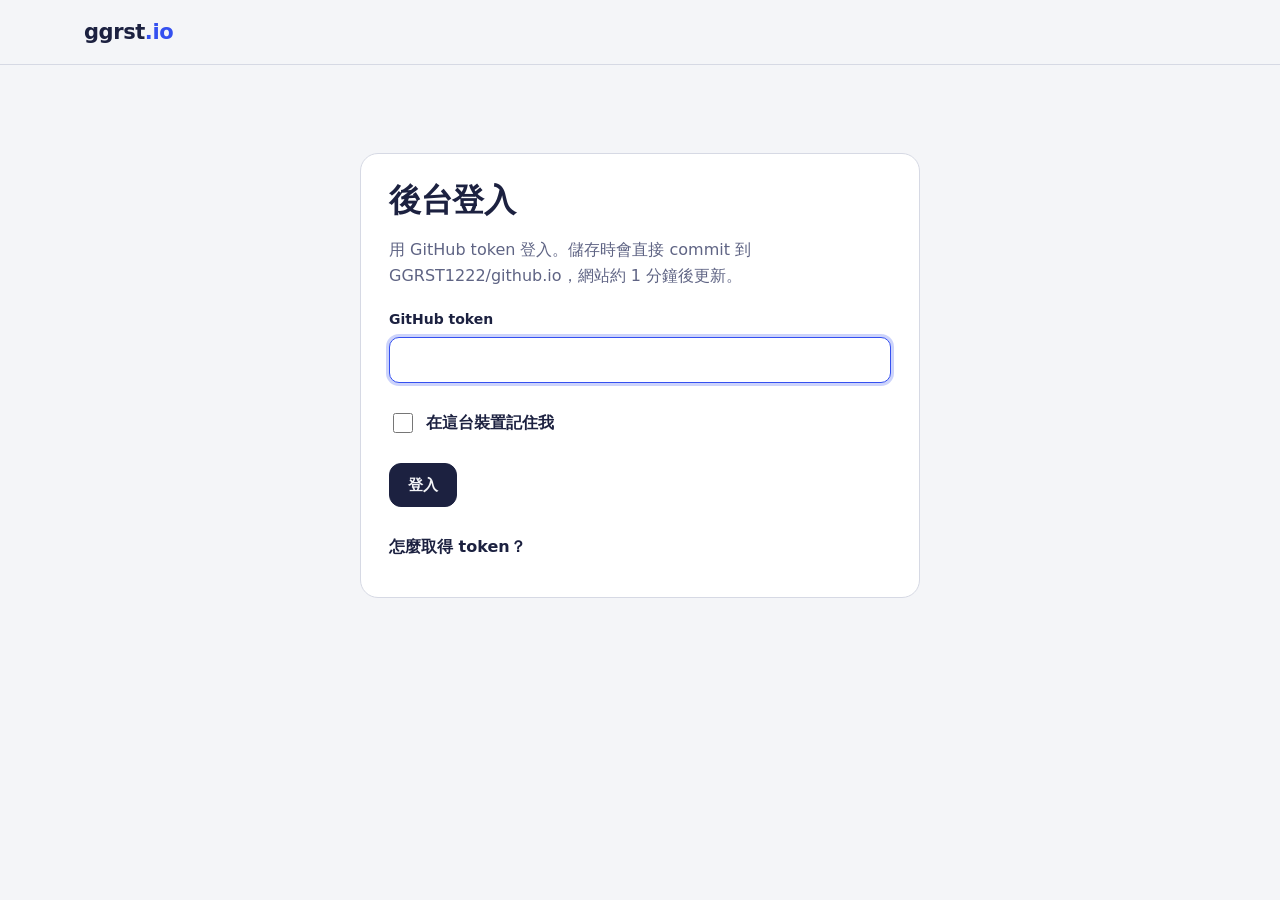
==== admin/index.html @ 28828ba6 "[version]: main [bugtrack id]: [priority]: P0 [problem]: live site showed placeholder content, game " ====
<!doctype html>
<html lang="zh-Hant">
<head>
<meta charset="utf-8">
<meta name="viewport" content="width=device-width, initial-scale=1">
<meta http-equiv="Content-Security-Policy" content="default-src 'none'; script-src 'self'; style-src 'self' 'unsafe-inline' https://fonts.googleapis.com; font-src https://fonts.gstatic.com; connect-src https://api.github.com; img-src 'self' data:; base-uri 'none'; form-action 'none'">
<meta name="referrer" content="no-referrer">
<meta name="robots" content="noindex, nofollow">
<title>後台 · ggrst.io</title>
<link rel="icon" href="../assets/favicon.svg" type="image/svg+xml">
<link rel="preconnect" href="https://fonts.googleapis.com">
<link rel="preconnect" href="https://fonts.gstatic.com" crossorigin>
<link href="https://fonts.googleapis.com/css2?family=Archivo:wdth,wght@62..125,400..900&family=Noto+Sans+TC:wght@400;500;700;900&display=swap" rel="stylesheet">
<link rel="stylesheet" href="../assets/site.css">
<style>
body{font-size:16px}
.admin{max-width:980px;margin:0 auto;padding:40px 24px 120px}
h1{font-size:32px;font-stretch:112%}
h2{font-size:22px}
.muted{color:var(--mute)}
.panel{background:var(--card);border:1px solid var(--line);border-radius:18px;padding:28px}
.login{max-width:560px;margin:48px auto 0}
.login ol{padding-left:1.3em;margin:12px 0 0}
.login li{margin:4px 0}
.login a{color:var(--cobalt);font-weight:600}
label.f{display:flex;flex-direction:column;gap:6px;font-weight:700;font-size:14px}
label.f .hint{font-weight:500;color:var(--mute)}
input[type=text],input[type=password],input[type=date],input[type=number],textarea,select{width:100%;min-height:44px;padding:9px 12px;border:1px solid var(--line);border-radius:10px;background:var(--card);font-size:16px;font-weight:500}
textarea{line-height:1.6;resize:vertical}
textarea.md{min-height:360px;font-family:ui-monospace,SFMono-Regular,Consolas,monospace;font-size:15px}
input:focus,textarea:focus,select:focus{border-color:var(--cobalt);outline:none;box-shadow:0 0 0 3px color-mix(in srgb,var(--cobalt) 25%,transparent)}
input[aria-invalid=true],textarea[aria-invalid=true]{border-color:var(--danger)}
.err{color:var(--danger);font-weight:600;font-size:14px;margin:0}
.err:empty{display:none}
.chk{display:flex;align-items:center;gap:10px;min-height:44px;font-weight:600}
.chk input{width:20px;height:20px;accent-color:var(--ink)}
.stack{display:flex;flex-direction:column;gap:18px}
.grid2{display:grid;grid-template-columns:minmax(0,1fr) minmax(0,1fr);gap:18px}
.bar{display:flex;flex-wrap:wrap;align-items:center;justify-content:space-between;gap:12px}
.acts{display:flex;flex-wrap:wrap;gap:10px}
.btn{min-height:44px;padding:0 18px;font-size:15px}
.btn-danger{border-color:var(--danger);color:var(--danger)}
.btn-danger:hover{background:var(--danger);color:#fff}
.btn-danger.armed{background:var(--danger);color:#fff}
.tabs{display:flex;gap:4px;padding:4px;background:var(--card);border:1px solid var(--line);border-radius:12px}
.tabs button{min-height:44px;padding:0 18px;border:0;background:none;border-radius:8px;font-weight:700;color:var(--mute)}
.tabs button[aria-selected=true]{background:var(--ink);color:var(--paper)}
.list{margin:0;padding:0;list-style:none;border-top:1.5px solid var(--ink)}
.list li{display:grid;grid-template-columns:minmax(0,1fr) auto;gap:8px 16px;align-items:center;padding:16px 0;border-bottom:1px solid var(--line)}
.list .t{font-weight:700;font-size:17px;overflow-wrap:anywhere}
.list .s{font-size:14px;color:var(--mute)}
.empty{padding:28px 0;color:var(--mute);border-bottom:1px solid var(--line);margin:0}
fieldset{border:1px solid var(--line);border-radius:14px;padding:18px;margin:0}
legend{font-weight:800;padding:0 6px}
.rows{display:flex;flex-direction:column;gap:10px}
.row{display:grid;gap:8px;align-items:center}
.row.ms{grid-template-columns:auto minmax(0,1fr) minmax(0,1fr) auto}
.row.co{grid-template-columns:minmax(0,1fr) minmax(0,1fr) 96px 96px auto}
.row .x{min-width:44px;min-height:44px;border:1px solid var(--line);border-radius:10px;background:var(--card);color:var(--mute);display:inline-flex;align-items:center;justify-content:center}
.row .x:hover{border-color:var(--danger);color:var(--danger)}
.row-head{display:grid;gap:8px;font-size:13px;font-weight:700;color:var(--mute)}
.towers{display:grid;grid-template-columns:repeat(auto-fill,minmax(180px,1fr));gap:10px}
.toast{position:fixed;left:50%;bottom:24px;transform:translateX(-50%);z-index:40;max-width:calc(100% - 32px);background:var(--ink);color:var(--paper);padding:14px 18px;border-radius:12px;font-weight:600;box-shadow:0 18px 40px -16px rgba(28,33,64,.6)}
.toast.bad{background:var(--danger)}
.toast a{color:var(--amber)}
@media (max-width:720px){
  .admin{padding:24px 16px 96px}
  .panel{padding:20px}
  .grid2{grid-template-columns:minmax(0,1fr)}
  .row.ms{grid-template-columns:auto minmax(0,1fr) auto;padding-bottom:10px;border-bottom:1px solid var(--line)}
  .row.ms .chk{grid-column:1;grid-row:1/3}
  .row.ms > input{grid-column:2}
  .row.ms .x{grid-column:3;grid-row:1/3}
  .row.co{grid-template-columns:minmax(0,1fr) minmax(0,1fr) auto;padding-bottom:10px;border-bottom:1px solid var(--line)}
  .row.co > input{grid-column:1/3}
  .row.co .x{grid-column:3;grid-row:1/4;align-self:start}
  .row.co .nl{position:static;width:auto;height:auto;clip:auto;font-size:13px;font-weight:700;color:var(--mute)}
  .row-head{display:none}
}
</style>
</head>
<body>
<header class="site-head">
<div class="wrap">
<a href="../" class="logo" aria-label="回到 ggrst.io 首頁">ggrst<span>.io</span></a>
<nav class="site-nav" aria-label="後台" id="topnav" hidden>
<a href="../" target="_blank" rel="noopener">看網站</a>
<button class="lang-btn" type="button" id="logout">登出</button>
</nav>
</div>
</header>
<main class="admin" id="app" aria-live="polite">
<noscript><p>後台需要 JavaScript。</p></noscript>
</main>
<div class="toast" id="toast" role="status" hidden></div>
<script src="admin.js"></script>
</body>
</html>
---- assets/site.css ----
/* ggrst.io shared tokens + chrome (used by index, post, admin) */
:root{
  --paper:#F4F5F8; --card:#FFFFFF; --ink:#1C2140; --cobalt:#3450F0; --amber:#FFB020;
  --mute:#5F6484; --line:#D6D9E4; --screen:#1C2140; --screen-2:#262C55; --on-screen:#E8EAF6; --on-screen-mute:#A4A9CE;
  --danger:#C42B3B;
  --sans:'Archivo','Noto Sans TC',system-ui,sans-serif;
  --hdr:68px;
}
*{box-sizing:border-box}
[hidden]{display:none!important}
html{scroll-behavior:smooth;scroll-padding-top:calc(var(--hdr) + 16px)}
@media (prefers-reduced-motion:reduce){html{scroll-behavior:auto}*,*::before,*::after{transition:none!important;animation:none!important}}
body{margin:0;background:var(--paper);color:var(--ink);font-family:var(--sans);font-size:17px;line-height:1.65;-webkit-font-smoothing:antialiased}
::selection{background:var(--amber);color:var(--ink)}
a{color:inherit;text-underline-offset:4px}
button,input,textarea,select{font:inherit;color:inherit}
button{cursor:pointer}
input,textarea{caret-color:var(--cobalt)}
:focus-visible{outline:3px solid var(--cobalt);outline-offset:3px;border-radius:6px}
.wrap{max-width:1160px;margin:0 auto;padding:0 24px}
h1,h2,h3{margin:0;font-weight:800;letter-spacing:-.01em;line-height:1.15;text-wrap:balance}
.num{font-variant-numeric:tabular-nums}
.sr{position:absolute;width:1px;height:1px;overflow:hidden;clip:rect(0 0 0 0);white-space:nowrap}
.skip{position:absolute;left:16px;top:-60px;z-index:30;background:var(--ink);color:var(--paper);padding:12px 16px;border-radius:8px;font-weight:700;text-decoration:none}
.skip:focus{top:12px}
main:focus{outline:none}

/* header */
.site-head{position:sticky;top:0;z-index:20;background:color-mix(in srgb,var(--paper) 90%,transparent);backdrop-filter:blur(10px);-webkit-backdrop-filter:blur(10px);border-bottom:1px solid var(--line)}
.site-head .wrap{display:flex;align-items:center;justify-content:space-between;gap:12px;min-height:64px}
.logo{text-decoration:none;font-weight:900;font-size:21px;font-stretch:125%;letter-spacing:-.02em;white-space:nowrap}
.logo span{color:var(--cobalt)}
.site-nav{display:flex;align-items:center;gap:2px}
.site-nav a{text-decoration:none;font-weight:600;font-size:15px;min-height:44px;display:inline-flex;align-items:center;padding:0 12px;border-radius:8px;color:var(--mute);white-space:nowrap}
.site-nav a:hover{color:var(--ink);background:var(--card)}
.lang-btn{margin-left:6px;min-height:44px;min-width:44px;padding:0 14px;border:1.5px solid var(--ink);border-radius:999px;background:transparent;font-weight:700;font-size:14px;white-space:nowrap}
.lang-btn:hover{background:var(--ink);color:var(--paper)}

/* buttons */
.btn{text-decoration:none;min-height:52px;padding:0 24px;display:inline-flex;align-items:center;justify-content:center;gap:10px;border-radius:12px;font-weight:700;font-size:16px;border:1.5px solid var(--ink);background:transparent}
.btn-solid{background:var(--ink);color:var(--paper)}
.btn-solid:hover{background:var(--cobalt);border-color:var(--cobalt)}
.btn-line:hover{background:var(--card)}
.btn[disabled]{opacity:.5;cursor:not-allowed}

.ico{width:1em;height:1em;flex:none;vertical-align:-.125em}

@media (max-width:640px){
  .wrap{padding:0 16px}
  .logo{font-size:19px}
  .site-nav a{padding:0 9px;font-size:14px}
  .lang-btn{padding:0 10px;margin-left:2px}
}
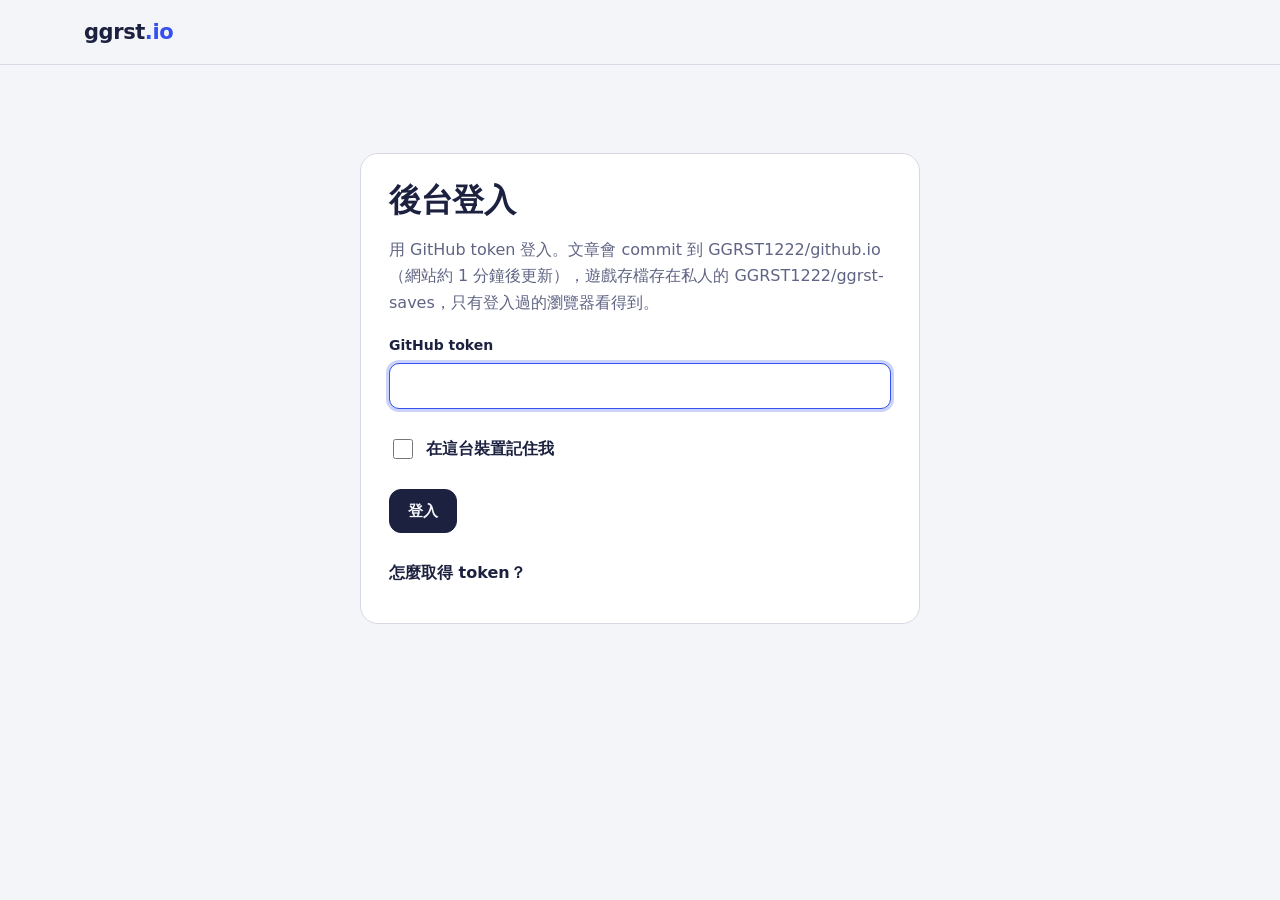
==== commit 5b226ca8: "[version]: main [bugtrack id]: [priority]: P2 [problem]: game saves were all-or-nothing: hiding ever" ====
--- a/admin/index.html
+++ b/admin/index.html
@@ -3,7 +3,7 @@
 <head>
 <meta charset="utf-8">
 <meta name="viewport" content="width=device-width, initial-scale=1">
-<meta http-equiv="Content-Security-Policy" content="default-src 'none'; script-src 'self'; style-src 'self' 'unsafe-inline' https://fonts.googleapis.com; font-src https://fonts.gstatic.com; connect-src https://api.github.com; img-src 'self' data:; base-uri 'none'; form-action 'none'">
+<meta http-equiv="Content-Security-Policy" content="default-src 'none'; script-src 'self'; style-src 'self' 'unsafe-inline' https://fonts.googleapis.com; font-src https://fonts.gstatic.com; connect-src https://api.github.com; img-src 'self' data: blob: https:; base-uri 'none'; form-action 'none'">
 <meta name="referrer" content="no-referrer">
 <meta name="robots" content="noindex, nofollow">
 <title>後台 · ggrst.io</title>
@@ -12,6 +12,7 @@
 <link rel="preconnect" href="https://fonts.gstatic.com" crossorigin>
 <link href="https://fonts.googleapis.com/css2?family=Archivo:wdth,wght@62..125,400..900&family=Noto+Sans+TC:wght@400;500;700;900&display=swap" rel="stylesheet">
 <link rel="stylesheet" href="../assets/site.css">
+<link rel="stylesheet" href="../assets/prose.css">
 <style>
 body{font-size:16px}
 .admin{max-width:980px;margin:0 auto;padding:40px 24px 120px}
@@ -34,6 +35,7 @@
 .err:empty{display:none}
 .chk{display:flex;align-items:center;gap:10px;min-height:44px;font-weight:600}
 .chk input{width:20px;height:20px;accent-color:var(--ink)}
+.chk .hint{font-weight:500;color:var(--mute)}
 .stack{display:flex;flex-direction:column;gap:18px}
 .grid2{display:grid;grid-template-columns:minmax(0,1fr) minmax(0,1fr);gap:18px}
 .bar{display:flex;flex-wrap:wrap;align-items:center;justify-content:space-between;gap:12px}
@@ -44,7 +46,22 @@
 .btn-danger.armed{background:var(--danger);color:#fff}
 .tabs{display:flex;gap:4px;padding:4px;background:var(--card);border:1px solid var(--line);border-radius:12px}
 .tabs button{min-height:44px;padding:0 18px;border:0;background:none;border-radius:8px;font-weight:700;color:var(--mute)}
-.tabs button[aria-selected=true]{background:var(--ink);color:var(--paper)}
+.tabs button[aria-selected=true],.tabs button[aria-pressed=true]{background:var(--ink);color:var(--paper)}
+.editor{display:flex;flex-direction:column;gap:10px}
+.editor-bar{display:flex;flex-wrap:wrap;align-items:flex-end;justify-content:space-between;gap:12px}
+.editor-bar .acts{align-items:center}
+.editor-hint{margin:0;font-size:14px;color:var(--mute)}
+.editor.dropping textarea.md{border-color:var(--cobalt);border-style:dashed;background:color-mix(in srgb,var(--cobalt) 6%,var(--card))}
+.panes{display:flex;flex-direction:column;gap:16px}
+.editor.split .panes{display:grid;grid-template-columns:minmax(0,1fr) minmax(0,1fr);align-items:start}
+.editor.split textarea.md{min-height:70vh}
+.editor.split .preview{position:sticky;top:calc(var(--hdr) + 12px);max-height:calc(100vh - var(--hdr) - 24px);overflow:auto}
+.admin.wide{max-width:1480px}
+.restore{display:flex;flex-wrap:wrap;align-items:center;justify-content:space-between;gap:12px;padding:14px 16px;border-radius:12px;background:color-mix(in srgb,var(--amber) 18%,var(--card));border:1px solid var(--amber)}
+.restore p{margin:0;font-weight:600}
+.badge{display:inline-block;margin-left:10px;padding:2px 8px;border-radius:999px;border:1px solid var(--mute);color:var(--mute);font-size:12px;font-weight:700;vertical-align:2px}
+.badge.on{border-color:var(--cobalt);background:var(--cobalt);color:#fff}
+.preview{min-height:360px;padding:24px 28px;border:1px solid var(--line);border-radius:10px;background:var(--card)}
 .list{margin:0;padding:0;list-style:none;border-top:1.5px solid var(--ink)}
 .list li{display:grid;grid-template-columns:minmax(0,1fr) auto;gap:8px 16px;align-items:center;padding:16px 0;border-bottom:1px solid var(--line)}
 .list .t{font-weight:700;font-size:17px;overflow-wrap:anywhere}
@@ -66,6 +83,7 @@
 @media (max-width:720px){
   .admin{padding:24px 16px 96px}
   .panel{padding:20px}
+  .preview{padding:18px 16px}
   .grid2{grid-template-columns:minmax(0,1fr)}
   .row.ms{grid-template-columns:auto minmax(0,1fr) auto;padding-bottom:10px;border-bottom:1px solid var(--line)}
   .row.ms .chk{grid-column:1;grid-row:1/3}
@@ -93,6 +111,11 @@
 <noscript><p>後台需要 JavaScript。</p></noscript>
 </main>
 <div class="toast" id="toast" role="status" hidden></div>
+<script src="../assets/vendor/marked.min.js"></script>
+<script src="../assets/vendor/purify.min.js"></script>
+<script src="../assets/vendor/highlight.min.js"></script>
+<script src="../assets/vendor/highlight-powershell.min.js"></script>
+<script src="../assets/markdown.js"></script>
 <script src="admin.js"></script>
 </body>
 </html>
--- a/assets/site.css
+++ b/assets/site.css
@@ -3,7 +3,11 @@
   --paper:#F4F5F8; --card:#FFFFFF; --ink:#1C2140; --cobalt:#3450F0; --amber:#FFB020;
   --mute:#5F6484; --line:#D6D9E4; --screen:#1C2140; --screen-2:#262C55; --on-screen:#E8EAF6; --on-screen-mute:#A4A9CE;
   --danger:#C42B3B;
+  /* code colors, each 7:1 or better on --screen */
+  --code-keyword:#FFB020; --code-string:#9EE6B8; --code-number:#FF9EB1; --code-title:#A9B8FF;
+  --code-type:#7FD8F0; --code-attr:#FFD38A; --code-meta:#C9B8FF;
   --sans:'Archivo','Noto Sans TC',system-ui,sans-serif;
+  --mono:ui-monospace,SFMono-Regular,Consolas,'Noto Sans TC',monospace;
   --hdr:68px;
 }
 *{box-sizing:border-box}
--- a/assets/prose.css
+++ b/assets/prose.css
@@ -0,0 +1,42 @@
+/* Rendered Markdown (post.html and the admin preview) + code colors on the navy code screen */
+.prose{font-size:18px;line-height:1.8;overflow-wrap:anywhere}
+.prose h2{margin:2em 0 .6em;font-size:28px}
+.prose h3{margin:1.6em 0 .5em;font-size:22px}
+.prose > :first-child{margin-top:0}
+.prose p,.prose ul,.prose ol,.prose blockquote,.prose pre,.prose table{margin:0 0 1.2em}
+.prose a{color:var(--cobalt);font-weight:600}
+.prose img{max-width:100%;height:auto;border-radius:12px}
+.prose blockquote{padding:4px 0 4px 18px;border-left:1px solid var(--ink);color:var(--mute)}
+.prose code{font-family:var(--mono);font-size:.88em;background:var(--card);border:1px solid var(--line);border-radius:6px;padding:.1em .4em}
+.prose pre{background:var(--screen);color:var(--on-screen);border-radius:14px;padding:18px 20px;overflow-x:auto;overflow-wrap:normal;line-height:1.6}
+.prose pre code{background:none;border:0;padding:0;color:inherit;font-size:15px}
+.prose pre[data-lang]::before{content:attr(data-lang);display:block;margin-bottom:10px;font-family:var(--sans);font-size:12px;font-weight:700;letter-spacing:.08em;text-transform:uppercase;color:var(--on-screen-mute)}
+.prose .code-wrap{position:relative;margin:0 0 1.2em}
+.prose .code-wrap pre{margin:0}
+.prose .copy{position:absolute;top:10px;right:10px;min-height:32px;min-width:44px;padding:0 12px;border:1px solid var(--screen-2);border-radius:8px;background:var(--screen-2);color:var(--on-screen);font-size:13px;font-weight:700}
+.prose .copy:hover{border-color:var(--on-screen-mute)}
+.prose .copy:focus-visible{outline-color:var(--amber)}
+.prose h2,.prose h3{scroll-margin-top:calc(var(--hdr) + 16px)}
+.prose .anchor{margin-left:.35em;color:var(--line);font-weight:700;text-decoration:none;opacity:0;transition:opacity .15s}
+.prose h2:hover .anchor,.prose h3:hover .anchor,.prose .anchor:focus-visible{opacity:1;color:var(--cobalt)}
+@media (hover:none){.prose .anchor{opacity:1}}
+.prose img{cursor:zoom-in}
+.prose a img{cursor:pointer}
+.prose table{border-collapse:collapse;width:100%;display:block;overflow-x:auto}
+.prose th,.prose td{border-bottom:1px solid var(--line);padding:8px 12px;text-align:left}
+.prose hr{border:0;border-top:1px solid var(--line);margin:2.4em 0}
+
+/* highlight.js token classes */
+.hljs-keyword,.hljs-selector-tag,.hljs-doctag,.hljs-section{color:var(--code-keyword);font-weight:600}
+.hljs-string,.hljs-regexp,.hljs-char.escape_,.hljs-addition{color:var(--code-string)}
+.hljs-number,.hljs-literal,.hljs-symbol,.hljs-bullet{color:var(--code-number)}
+.hljs-title,.hljs-title.function_,.hljs-selector-id,.hljs-selector-class{color:var(--code-title)}
+.hljs-type,.hljs-built_in,.hljs-title.class_,.hljs-name{color:var(--code-type)}
+.hljs-attr,.hljs-attribute,.hljs-property,.hljs-variable,.hljs-template-variable,.hljs-params{color:var(--code-attr)}
+.hljs-meta,.hljs-meta .hljs-keyword{color:var(--code-meta)}
+.hljs-comment,.hljs-quote{color:var(--on-screen-mute);font-style:italic}
+.hljs-deletion{color:var(--code-number);text-decoration:line-through}
+.hljs-emphasis{font-style:italic}
+.hljs-strong{font-weight:700}
+
+@media (max-width:640px){.prose{font-size:17px}.prose pre{padding:16px}.prose pre code{font-size:14px}}
